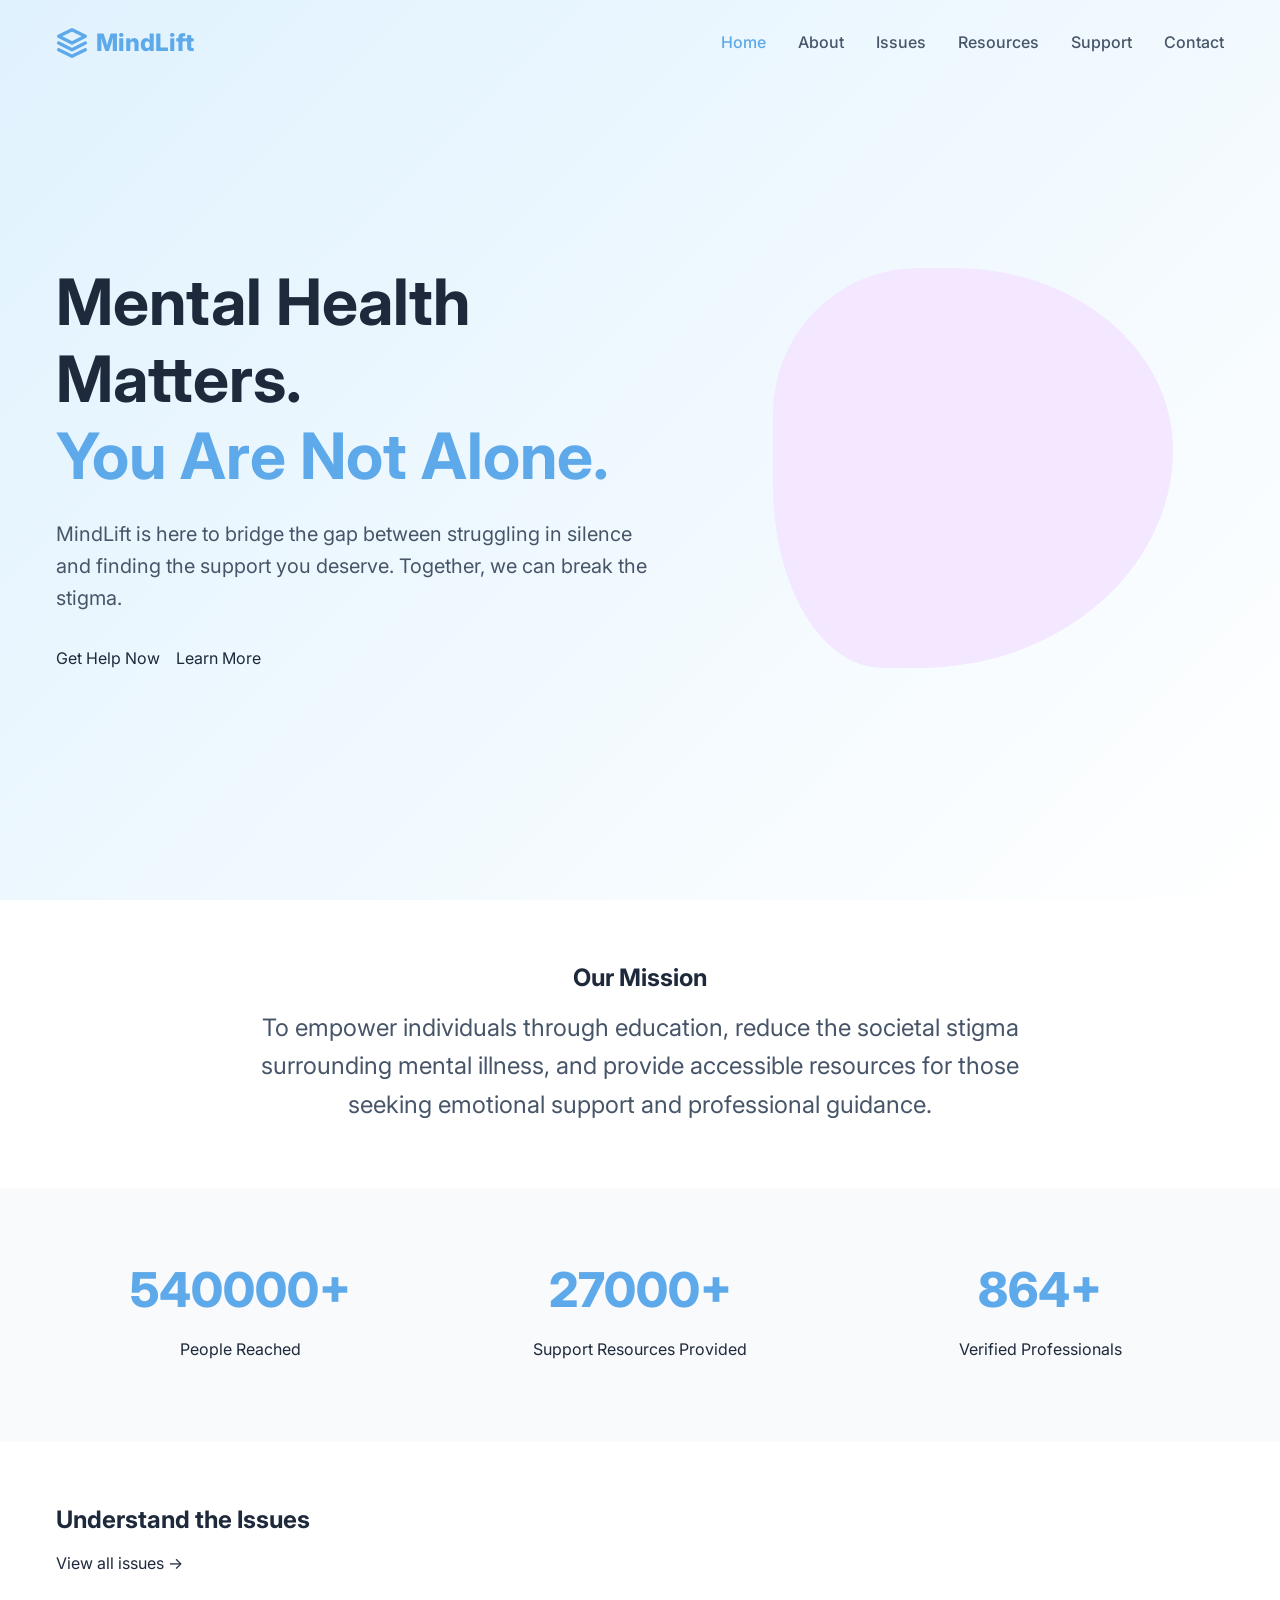
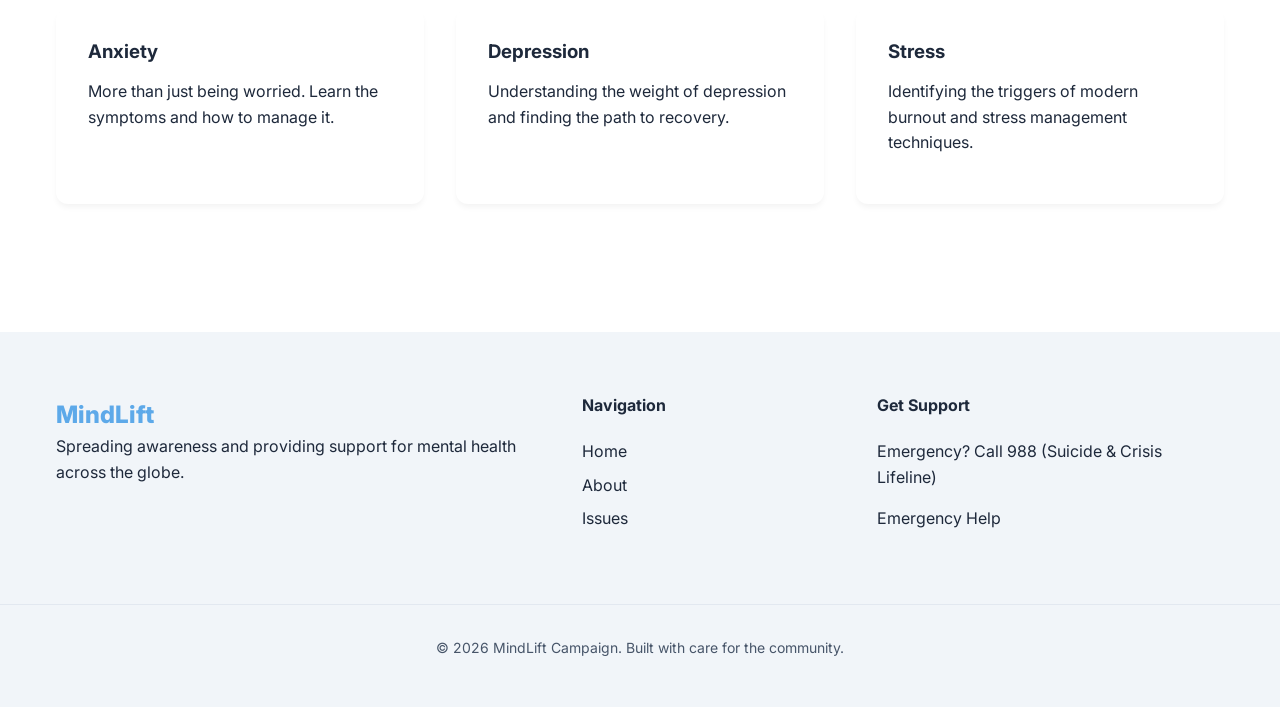
==== index.html @ 71169a30 "Add files via upload" ====
<!DOCTYPE html>
<html lang="en">
<head>
    <meta charset="UTF-8">
    <meta name="viewport" content="width=device-width, initial-scale=1.0">
    <title>MindLift | You Are Not Alone - Mental Health Awareness</title>
    <meta name="description" content="MindLift is a public awareness campaign dedicated to mental health support, reducing stigma, and providing resources for emotional well-being.">
    
    <!-- Google Fonts -->
    <link rel="preconnect" href="https://fonts.googleapis.com">
    <link rel="preconnect" href="https://fonts.gstatic.com" crossorigin>
    <link href="https://fonts.googleapis.com/css2?family=Inter:wght@400;500;600;700;800&display=swap" rel="stylesheet">
    
    <!-- CSS -->
    <link rel="stylesheet" href="css/style.css">
</head>
<body>
    <div class="nav-indicator"></div>

    <header class="header">
        <div class="container nav-container">
            <a href="index.html" class="logo">
                <svg width="32" height="32" viewBox="0 0 24 24" fill="none" stroke="currentColor" stroke-width="2.5" stroke-linecap="round" stroke-linejoin="round">
                    <path d="M12 2L2 7l10 5 10-5-10-5zM2 17l10 5 10-5M2 12l10 5 10-5"></path>
                </svg>
                MindLift
            </a>
            
            <nav>
                <ul class="nav-links">
                    <li><a href="index.html" class="active">Home</a></li>
                    <li><a href="about.html">About</a></li>
                    <li><a href="issues.html">Issues</a></li>
                    <li><a href="resources.html">Resources</a></li>
                    <li><a href="support.html">Support</a></li>
                    <li><a href="contact.html">Contact</a></li>
                </ul>
            </nav>

            <div class="burger">
                <div class="line1"></div>
                <div class="line2"></div>
                <div class="line3"></div>
            </div>
        </div>
    </header>

    <main>
        <!-- Hero Section -->
        <section class="hero section" id="home">
            <div class="container hero-grid">
                <div class="hero-content reveal">
                    <h1 class="animate-float">Mental Health Matters. <br><span class="text-primary">You Are Not Alone.</span></h1>
                    <p class="lead">MindLift is here to bridge the gap between struggling in silence and finding the support you deserve. Together, we can break the stigma.</p>
                    <div class="hero-btns">
                        <a href="support.html" class="btn btn-primary">Get Help Now</a>
                        <a href="about.html" class="btn btn-outline">Learn More</a>
                    </div>
                </div>
                <div class="hero-visual reveal">
                    <!-- Visual elements like the floating orbs are injected via JS -->
                    <div class="hero-blob"></div>
                </div>
            </div>
        </section>

        <!-- Mission Statement -->
        <section class="mission section reveal">
            <div class="container text-center">
                <h2 class="section-title">Our Mission</h2>
                <p class="mission-text">To empower individuals through education, reduce the societal stigma surrounding mental illness, and provide accessible resources for those seeking emotional support and professional guidance.</p>
            </div>
        </section>

        <!-- Stats Counter -->
        <section class="stats section bg-surface reveal">
            <div class="container stats-grid">
                <div class="stat-item">
                    <span class="stat-number" data-target="1000000">0</span>
                    <p>People Reached</p>
                </div>
                <div class="stat-item">
                    <span class="stat-number" data-target="50000">0</span>
                    <p>Support Resources Provided</p>
                </div>
                <div class="stat-item">
                    <span class="stat-number" data-target="1500">0</span>
                    <p>Verified Professionals</p>
                </div>
            </div>
        </section>

        <!-- Preview Section -->
        <section class="issues-preview section reveal">
            <div class="container">
                <div class="section-header">
                    <h2>Understand the Issues</h2>
                    <a href="issues.html" class="text-link">View all issues &rarr;</a>
                </div>
                <div class="preview-cards">
                    <div class="card">
                        <h3>Anxiety</h3>
                        <p>More than just being worried. Learn the symptoms and how to manage it.</p>
                    </div>
                    <div class="card">
                        <h3>Depression</h3>
                        <p>Understanding the weight of depression and finding the path to recovery.</p>
                    </div>
                    <div class="card">
                        <h3>Stress</h3>
                        <p>Identifying the triggers of modern burnout and stress management techniques.</p>
                    </div>
                </div>
            </div>
        </section>
    </main>

    <footer class="footer">
        <div class="container footer-grid">
            <div class="footer-brand">
                <a href="#" class="logo">MindLift</a>
                <p>Spreading awareness and providing support for mental health across the globe.</p>
            </div>
            <div class="footer-links">
                <h4>Navigation</h4>
                <ul>
                    <li><a href="index.html">Home</a></li>
                    <li><a href="about.html">About</a></li>
                    <li><a href="issues.html">Issues</a></li>
                </ul>
            </div>
            <div class="footer-help">
                <h4>Get Support</h4>
                <p>Emergency? Call 988 (Suicide & Crisis Lifeline)</p>
                <a href="support.html" class="btn btn-primary">Emergency Help</a>
            </div>
        </div>
        <div class="footer-bottom text-center">
            <p>&copy; 2026 MindLift Campaign. Built with care for the community.</p>
        </div>
    </footer>

    <!-- Scripts -->
    <script src="js/main.js"></script>
    <script src="js/animations.js"></script>
</body>
</html>
---- css/style.css ----
/* 
  MindLift - CSS Design System
  Theme: Light Mode Pastels
  Accessibility: WCAG AA compliant contrast
*/

:root {
  /* Color Palette */
  --primary: #5da9e9;
  /* Soft Blue */
  --primary-light: #e0f2fe;
  /* Very Light Blue */
  --secondary: #9061f9;
  /* Lavender-Purple */
  --secondary-light: #f3e8ff;
  /* Light Lavender */
  --accent: #22c55e;
  /* Soft Green */
  --accent-light: #dcfce7;
  /* Very Light Green */
  --background: #ffffff;
  /* White */
  --surface: #f8fafc;
  /* Off-White Surface */
  --text-main: #1e293b;
  /* Slate 800 */
  --text-muted: #475569;
  /* Slate 600 */
  --error: #ef4444;
  /* Red */
  --success: #10b981;
  /* Emerald */

  /* Typography */
  --font-family: 'Inter', system-ui, -apple-system, sans-serif;
  --font-size-base: 1rem;
  --line-height: 1.6;

  /* Spacing */
  --spacing-sm: 0.5rem;
  --spacing-md: 1rem;
  --spacing-lg: 2rem;
  --spacing-xl: 4rem;

  /* Effects */
  --shadow-sm: 0 1px 3px rgba(0, 0, 0, 0.1);
  --shadow-md: 0 4px 6px -1px rgba(0, 0, 0, 0.05);
  --shadow-lg: 0 10px 15px -3px rgba(0, 0, 0, 0.05);
  --radius-md: 12px;
  --radius-lg: 24px;
  --transition: all 0.3s cubic-bezier(0.4, 0, 0.2, 1);
}

/* Base Styles */
* {
  margin: 0;
  padding: 0;
  box-sizing: border-box;
}

html {
  scroll-behavior: smooth;
}

body {
  font-family: var(--font-family);
  font-size: var(--font-size-base);
  line-height: var(--line-height);
  color: var(--text-main);
  background-color: var(--background);
  overflow-x: hidden;
}

h1,
h2,
h3,
h4 {
  line-height: 1.2;
  margin-bottom: var(--spacing-md);
  font-weight: 700;
}

p {
  margin-bottom: var(--spacing-md);
}

a {
  text-decoration: none;
  color: inherit;
  transition: var(--transition);
}

button,
.cta-button {
  cursor: pointer;
  border: none;
  outline: none;
  padding: 0.75rem 1.5rem;
  border-radius: var(--radius-md);
  font-weight: 600;
  transition: var(--transition);
}

/* Layout Utilities */
.container {
  max-width: 1200px;
  margin: 0 auto;
  padding: 0 var(--spacing-md);
}

.section {
  padding: var(--spacing-xl) 0;
}

/* Anti-Gravity Animations */
@keyframes float {

  0%,
  100% {
    transform: translateY(0);
  }

  50% {
    transform: translateY(-20px);
  }
}

@keyframes orb-float {
  0% {
    transform: translate(0, 0) scale(1);
  }

  33% {
    transform: translate(30px, -50px) scale(1.1);
  }

  66% {
    transform: translate(-20px, 20px) scale(0.9);
  }

  100% {
    transform: translate(0, 0) scale(1);
  }
}

.animate-float {
  animation: float 6s ease-in-out infinite;
}

.reveal {
  opacity: 0;
  transform: translateY(30px);
  transition: opacity 0.8s ease-out, transform 0.8s ease-out;
}

.reveal.active {
  opacity: 1;
  transform: translateY(0);
}

/* Accessibility */
@media (prefers-reduced-motion: reduce) {
  * {
    animation: none !important;
    transition: none !important;
  }
}

.sr-only {
  position: absolute;
  width: 1px;
  height: 1px;
  padding: 0;
  margin: -1px;
  overflow: hidden;
  clip: rect(0, 0, 0, 0);
  border: 0;
}

/* About Page Specifics */
.grid-2 {
  display: grid;
  grid-template-columns: 1fr 1fr;
  gap: var(--spacing-xl);
  align-items: center;
}

.info-box {
  padding: var(--spacing-lg);
  border-radius: var(--radius-md);
  border-left: 5px solid var(--primary);
}

.bg-primary-light {
  background: var(--primary-light);
}

.myths-grid {
  display: grid;
  grid-template-columns: 1fr 1fr;
  gap: var(--spacing-lg);
  margin-top: 2rem;
}

.myth-card {
  background: white;
  padding: var(--spacing-lg);
  border-radius: var(--radius-md);
  box-shadow: var(--shadow-sm);
}

.myth {
  color: var(--error);
  margin-bottom: 0.5rem;
}

.fact {
  color: var(--success);
}

.styled-list {
  list-style: none;
  margin-top: 1rem;
}

.styled-list li {
  margin-bottom: 0.75rem;
  padding-left: 1.5rem;
  position: relative;
}

.styled-list li::before {
  content: '✓';
  position: absolute;
  left: 0;
  color: var(--primary);
  font-weight: bold;
}

/* Issues Page Specifics */
.issues-grid {
  display: grid;
  grid-template-columns: repeat(auto-fit, minmax(300px, 1fr));
  gap: var(--spacing-lg);
}

.issue-card {
  background: white;
  padding: var(--spacing-lg);
  border-radius: var(--radius-md);
  box-shadow: var(--shadow-md);
  text-align: center;
  cursor: pointer;
  transition: var(--transition);
}

.issue-card:hover {
  transform: translateY(-5px);
  background: var(--primary-light);
}

.issue-icon {
  font-size: 3rem;
  margin-bottom: 1rem;
}

.btn-text {
  background: none;
  border: none;
  color: var(--primary);
  font-weight: 600;
  margin-top: 1rem;
  padding: 0;
}

/* Modal Styles */
.modal {
  display: none;
  position: fixed;
  z-index: 2000;
  left: 0;
  top: 0;
  width: 100%;
  height: 100%;
  background-color: rgba(0, 0, 0, 0.5);
  backdrop-filter: blur(5px);
}

.modal-content {
  background-color: white;
  margin: 5% auto;
  padding: 2rem;
  border-radius: var(--radius-lg);
  width: 90%;
  max-width: 600px;
  position: relative;
  animation: slide-up 0.4s ease-out;
}

@keyframes slide-up {
  from {
    transform: translateY(50px);
    opacity: 0;
  }

  to {
    transform: translateY(0);
    opacity: 1;
  }
}

.close {
  position: absolute;
  right: 1.5rem;
  top: 1rem;
  font-size: 2rem;
  cursor: pointer;
}

.modal-section {
  margin-bottom: 1.5rem;
}

.modal-section h4 {
  color: var(--primary);
  margin-bottom: 0.25rem;
}

/* Resources Page: Breathing Exercise */
.breathing-container {
  display: flex;
  flex-direction: column;
  align-items: center;
  justify-content: center;
  padding: var(--spacing-xl) 0;
}

.circle-wrap {
  position: relative;
  width: 250px;
  height: 250px;
  display: flex;
  align-items: center;
  justify-content: center;
}

.circle-outline {
  position: absolute;
  width: 100%;
  height: 100%;
  border: 5px solid var(--primary-light);
  border-radius: 50%;
}

.breathing-circle {
  width: 100px;
  height: 100px;
  background: var(--primary);
  border-radius: 50%;
  display: flex;
  align-items: center;
  justify-content: center;
  color: white;
  font-weight: bold;
  animation: breathe 8s infinite ease-in-out;
}

@keyframes breathe {

  0%,
  100% {
    transform: scale(1);
  }

  50% {
    transform: scale(2.2);
  }
}

#breathing-text {
  position: relative;
  z-index: 10;
}

/* Checklist Styling */
.checklist {
  list-style: none;
  background: white;
  padding: var(--spacing-lg);
  border-radius: var(--radius-md);
  box-shadow: var(--shadow-sm);
}

.checklist li {
  padding: 0.5rem 0;
  border-bottom: 1px solid #f1f5f9;
  display: flex;
  align-items: center;
  gap: 10px;
}

.checklist input[type="checkbox"] {
  width: 18px;
  height: 18px;
  cursor: pointer;
}

/* Support Page: Helplines */
.helpline-card {
  background: var(--surface);
  padding: var(--spacing-lg);
  border-radius: var(--radius-md);
  margin-bottom: var(--spacing-md);
  border-left: 5px solid var(--secondary);
}

.helpline-card h3 {
  color: var(--secondary);
}

/* FAQ Accordion */
.faq-item {
  border-bottom: 1px solid #e2e8f0;
  padding: 1rem 0;
}

.faq-question {
  width: 100%;
  text-align: left;
  background: none;
  padding: 0;
  display: flex;
  justify-content: space-between;
  align-items: center;
  font-size: 1.1rem;
  color: var(--text-main);
}

.faq-answer {
  max-height: 0;
  overflow: hidden;
  transition: max-height 0.3s ease-out;
  color: var(--text-muted);
}

.faq-item.active .faq-answer {
  max-height: 200px;
  padding-top: 10px;
}

.faq-item.active .faq-question svg {
  transform: rotate(180deg);
}

/* Form Styles */
.contact-form {
  background: white;
  padding: var(--spacing-lg);
  border-radius: var(--radius-md);
  box-shadow: var(--shadow-md);
}

.form-group {
  margin-bottom: 1.5rem;
}

.form-group label {
  display: block;
  margin-bottom: 0.5rem;
  font-weight: 500;
}

.form-group input,
.form-group textarea {
  width: 100%;
  padding: 0.75rem;
  border: 1px solid #cbd5e1;
  border-radius: var(--radius-md);
  font-family: inherit;
}

.form-group input:focus,
.form-group textarea:focus {
  outline: none;
  border-color: var(--primary);
  box-shadow: 0 0 0 3px var(--primary-light);
}

@media screen and (max-width: 768px) {

  .grid-2,
  .myths-grid {
    grid-template-columns: 1fr;
  }
}

/* Header & Navigation */
.header {
  position: absolute;
  top: 0;
  left: 0;
  width: 100%;
  padding: 1.5rem 0;
  z-index: 1000;
  transition: var(--transition);
}

.header.sticky {
  position: fixed;
  background: rgba(255, 255, 255, 0.9);
  backdrop-filter: blur(10px);
  padding: 1rem 0;
  box-shadow: var(--shadow-sm);
}

.nav-container {
  display: flex;
  justify-content: space-between;
  align-items: center;
}

.logo {
  font-size: 1.5rem;
  font-weight: 800;
  color: var(--primary);
  display: flex;
  align-items: center;
  gap: 8px;
}

.nav-links {
  display: flex;
  gap: 2rem;
  list-style: none;
}

.nav-links a {
  font-weight: 500;
  color: var(--text-muted);
  position: relative;
}

.nav-links a:hover,
.nav-links a.active {
  color: var(--primary);
}

.nav-indicator {
  position: fixed;
  top: 0;
  left: 0;
  height: 4px;
  background: var(--primary);
  width: 0%;
  z-index: 1001;
  transition: width 0.1s ease;
}

/* Burger Menu */
.burger {
  display: none;
  cursor: pointer;
}

.burger div {
  width: 25px;
  height: 3px;
  background-color: var(--text-main);
  margin: 5px;
  transition: all 0.3s ease;
}

/* Hero Section */
.hero {
  min-height: 100vh;
  display: flex;
  align-items: center;
  position: relative;
  overflow: hidden;
  padding-top: 100px;
  background: linear-gradient(135deg, var(--primary-light) 0%, #ffffff 100%);
}

.hero-grid {
  display: grid;
  grid-template-columns: 1.2fr 1fr;
  align-items: center;
  gap: var(--spacing-xl);
}

.hero h1 {
  font-size: clamp(2.5rem, 5vw, 4rem);
  margin-bottom: 1.5rem;
  color: var(--text-main);
}

.text-primary {
  color: var(--primary);
}

.lead {
  font-size: 1.25rem;
  color: var(--text-muted);
  margin-bottom: 2rem;
  max-width: 600px;
}

.hero-btns {
  display: flex;
  gap: 1rem;
}

.hero-visual {
  position: relative;
  height: 500px;
}

.hero-blob {
  position: absolute;
  top: 50%;
  left: 50%;
  transform: translate(-50%, -50%);
  width: 400px;
  height: 400px;
  background: var(--secondary-light);
  border-radius: 40% 60% 70% 30% / 40% 50% 60% 50%;
  animation: blob-morph 10s infinite;
  z-index: -1;
}

@keyframes blob-morph {

  0%,
  100% {
    border-radius: 40% 60% 70% 30% / 40% 50% 60% 50%;
  }

  33% {
    border-radius: 70% 30% 50% 50% / 30% 30% 70% 70%;
  }

  66% {
    border-radius: 30% 60% 70% 40% / 50% 60% 30% 60%;
  }
}

/* Floating Orbs Style */
.floating-orb {
  position: absolute;
  width: 250px;
  height: 250px;
  border-radius: 50%;
  filter: blur(80px);
  z-index: -1;
  opacity: 0.6;
  animation: orb-float 15s infinite ease-in-out;
}

/* Mission Section */
.text-center {
  text-align: center;
}

.mission-text {
  font-size: 1.5rem;
  max-width: 800px;
  margin: 0 auto;
  color: var(--text-muted);
}

/* Stats Counter */
.bg-surface {
  background: var(--surface);
}

.stats-grid {
  display: grid;
  grid-template-columns: repeat(3, 1fr);
  gap: var(--spacing-lg);
  text-align: center;
}

.stat-number {
  display: block;
  font-size: 3rem;
  font-weight: 800;
  color: var(--primary);
  margin-bottom: 0.5rem;
}

.stat-number::after {
  content: '+';
}

/* Preview Cards */
.preview-cards {
  display: grid;
  grid-template-columns: repeat(auto-fit, minmax(300px, 1fr));
  gap: var(--spacing-lg);
  margin-top: 2rem;
}

.card {
  background: white;
  padding: var(--spacing-lg);
  border-radius: var(--radius-md);
  box-shadow: var(--shadow-md);
  transition: var(--transition);
}

.card:hover {
  transform: translateY(-10px);
  box-shadow: var(--shadow-lg);
}

/* Footer */
.footer {
  background: #f1f5f9;
  padding: var(--spacing-xl) 0 2rem;
  margin-top: var(--spacing-xl);
}

.footer-grid {
  display: grid;
  grid-template-columns: 2fr 1fr 1.5fr;
  gap: var(--spacing-xl);
}

.footer h4 {
  margin-bottom: 1.5rem;
}

.footer ul {
  list-style: none;
}

.footer ul li {
  margin-bottom: 0.5rem;
}

.footer-bottom {
  margin-top: var(--spacing-xl);
  padding-top: 2rem;
  border-top: 1px solid #e2e8f0;
  font-size: 0.875rem;
  color: var(--text-muted);
}

/* Responsiveness */
@media screen and (max-width: 768px) {
  .nav-links {
    position: fixed;
    right: 0px;
    height: 92vh;
    top: 8vh;
    background-color: var(--background);
    display: flex;
    flex-direction: column;
    align-items: center;
    width: 100%;
    transform: translateX(100%);
    transition: transform 0.5s ease-in;
    z-index: 1000;
    padding-top: 2rem;
  }

  .nav-active {
    transform: translateX(0%);
  }

  .burger {
    display: block;
  }

  .hero-grid {
    grid-template-columns: 1fr;
    text-align: center;
  }

  .hero-btns {
    justify-content: center;
  }

  .stats-grid {
    grid-template-columns: 1fr;
  }

  .footer-grid {
    grid-template-columns: 1fr;
    gap: var(--spacing-lg);
  }
}
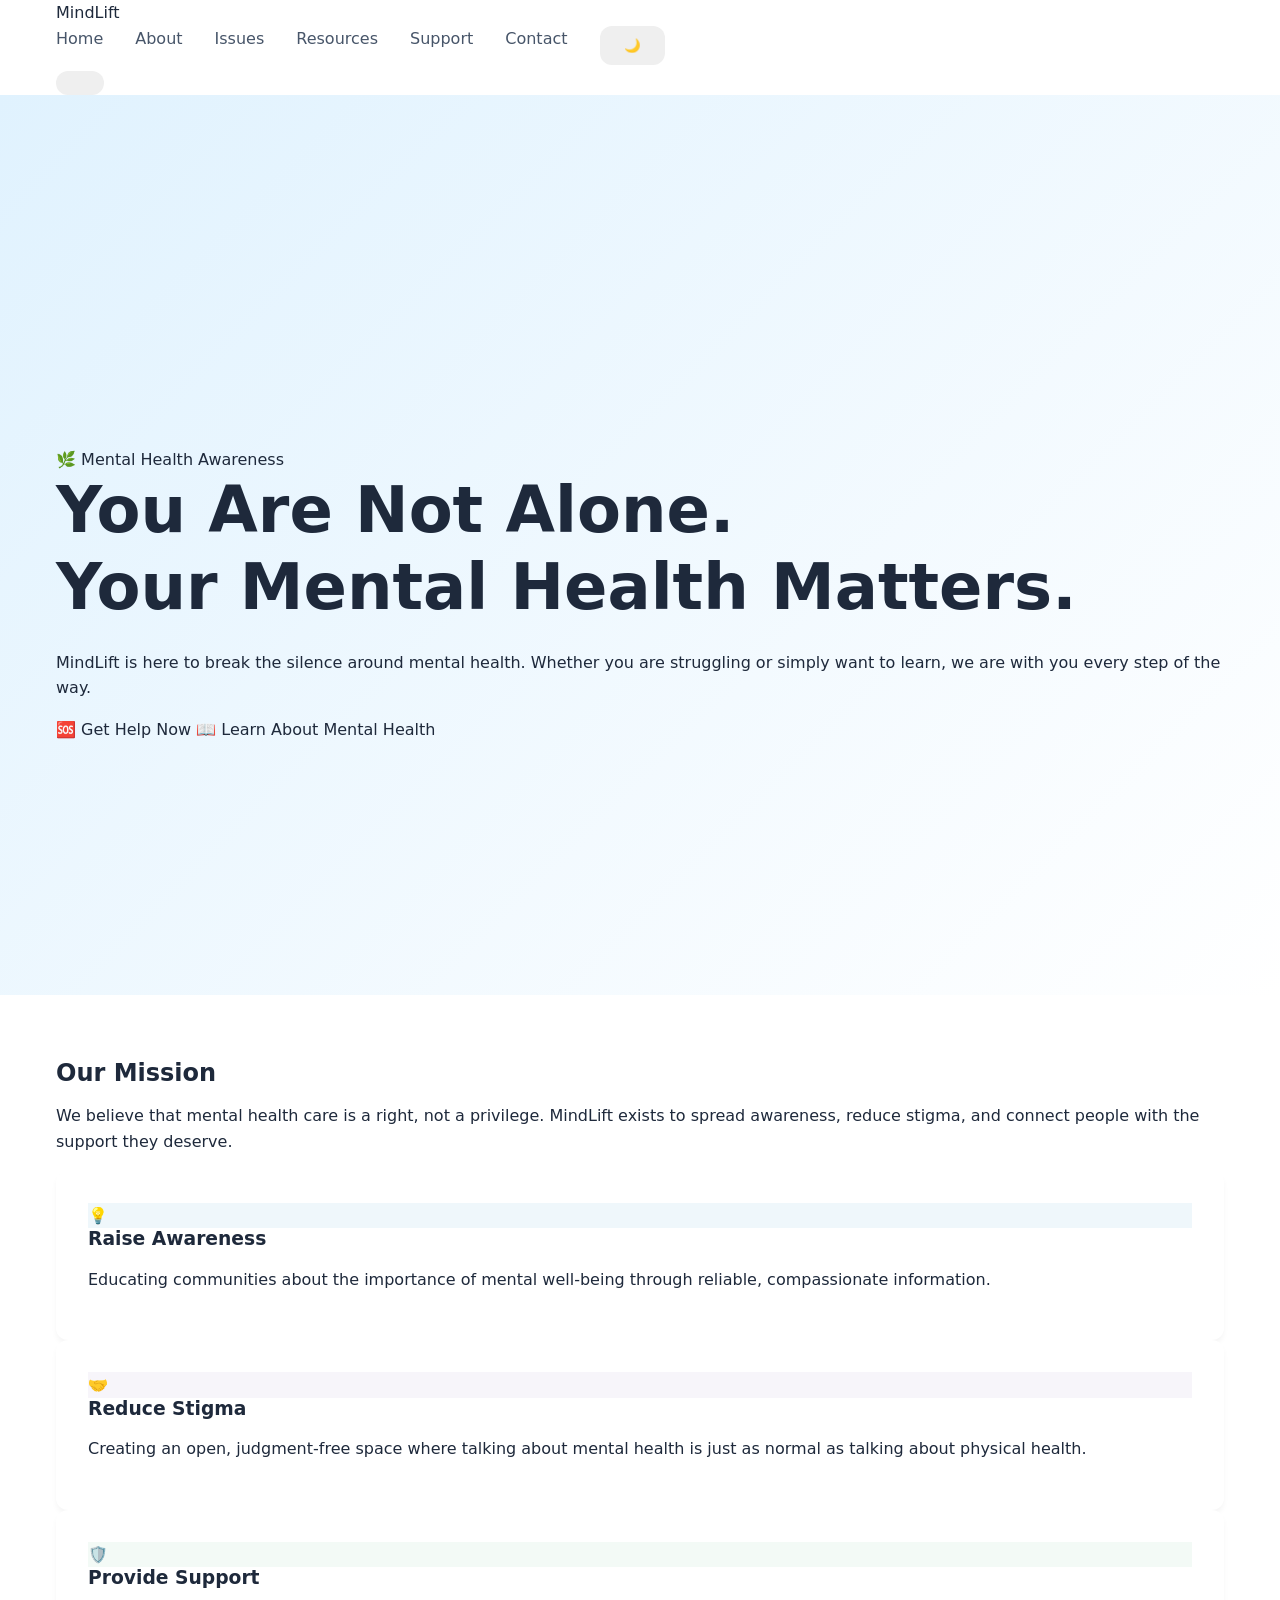
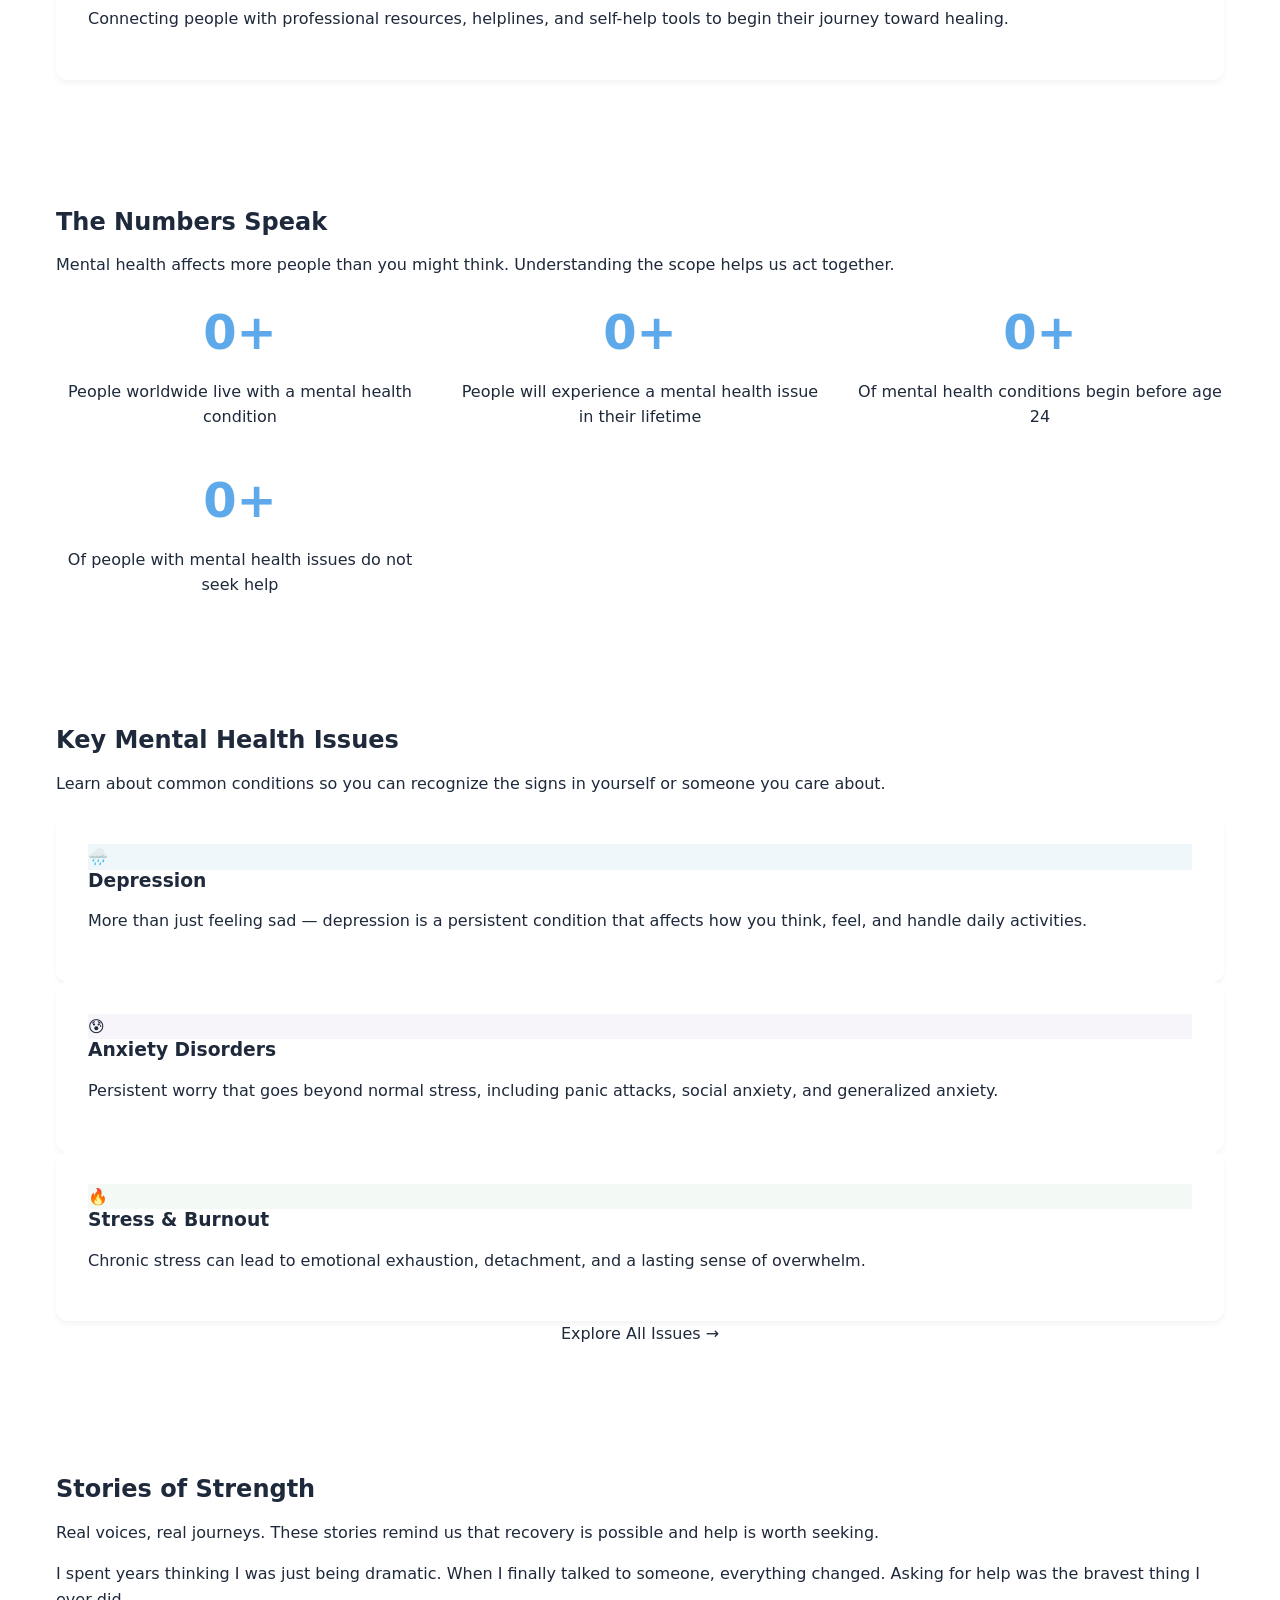
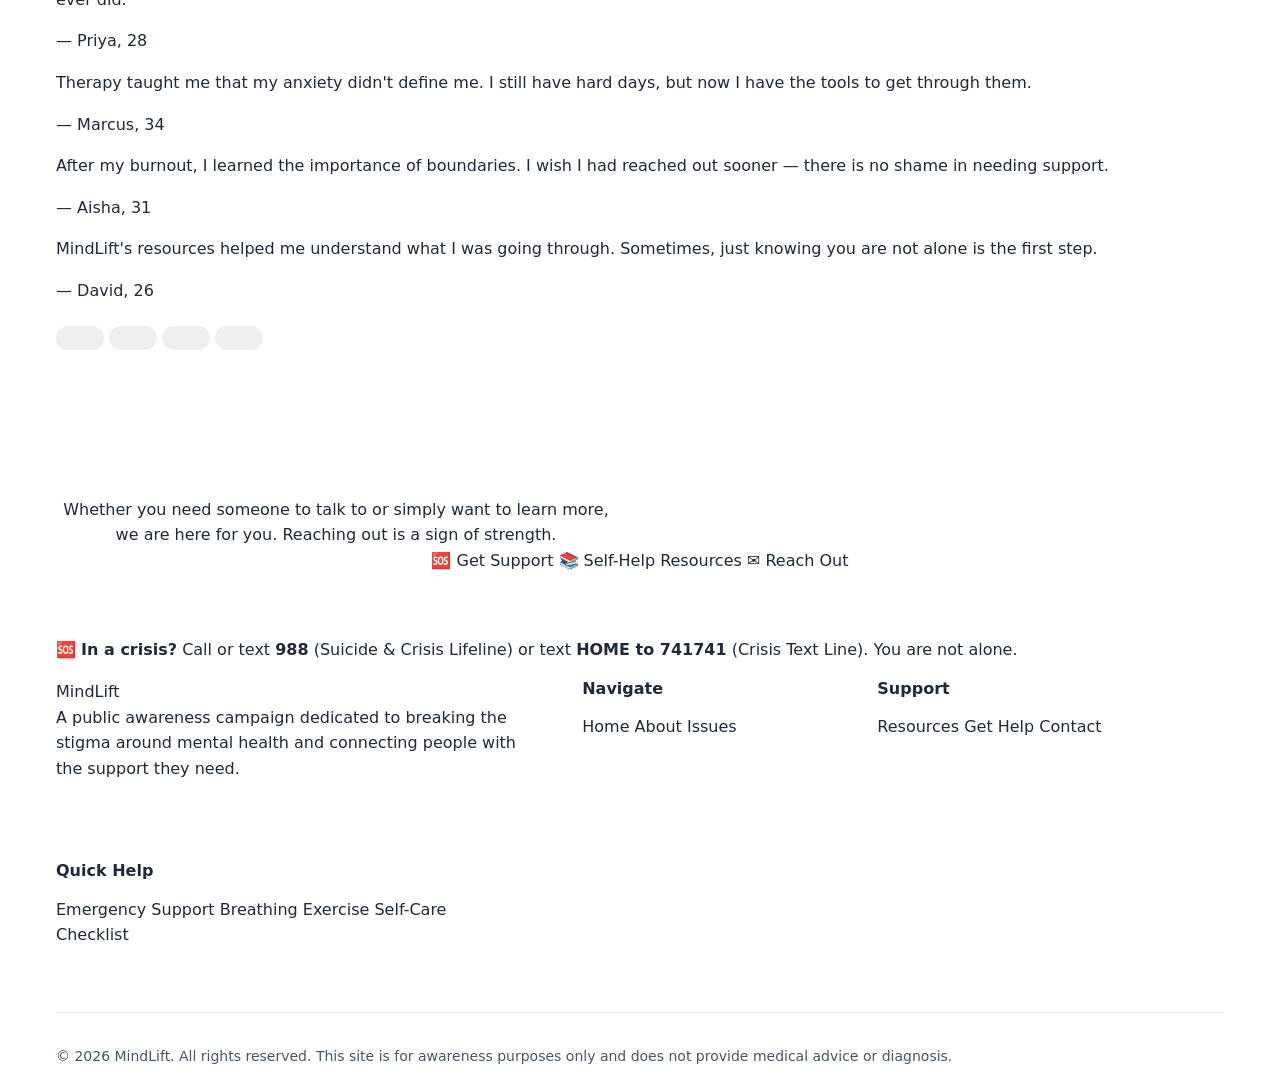
==== commit e9e2d99a: "Add files via upload added floating voiceflow ai integration" ====
--- a/index.html
+++ b/index.html
@@ -1,147 +1,262 @@
 <!DOCTYPE html>
 <html lang="en">
+
 <head>
-    <meta charset="UTF-8">
-    <meta name="viewport" content="width=device-width, initial-scale=1.0">
-    <title>MindLift | You Are Not Alone - Mental Health Awareness</title>
-    <meta name="description" content="MindLift is a public awareness campaign dedicated to mental health support, reducing stigma, and providing resources for emotional well-being.">
-    
-    <!-- Google Fonts -->
-    <link rel="preconnect" href="https://fonts.googleapis.com">
-    <link rel="preconnect" href="https://fonts.gstatic.com" crossorigin>
-    <link href="https://fonts.googleapis.com/css2?family=Inter:wght@400;500;600;700;800&display=swap" rel="stylesheet">
-    
-    <!-- CSS -->
-    <link rel="stylesheet" href="css/style.css">
+  <meta charset="UTF-8">
+  <meta name="viewport" content="width=device-width, initial-scale=1.0">
+  <meta name="description"
+    content="MindLift – A public awareness campaign to spread mental health awareness, reduce stigma, and guide people to professional support. You are not alone.">
+  <title>MindLift – You Are Not Alone</title>
+  <link rel="stylesheet" href="css/style.css">
 </head>
+
 <body>
-    <div class="nav-indicator"></div>
-
-    <header class="header">
-        <div class="container nav-container">
-            <a href="index.html" class="logo">
-                <svg width="32" height="32" viewBox="0 0 24 24" fill="none" stroke="currentColor" stroke-width="2.5" stroke-linecap="round" stroke-linejoin="round">
-                    <path d="M12 2L2 7l10 5 10-5-10-5zM2 17l10 5 10-5M2 12l10 5 10-5"></path>
-                </svg>
-                MindLift
-            </a>
-            
-            <nav>
-                <ul class="nav-links">
-                    <li><a href="index.html" class="active">Home</a></li>
-                    <li><a href="about.html">About</a></li>
-                    <li><a href="issues.html">Issues</a></li>
-                    <li><a href="resources.html">Resources</a></li>
-                    <li><a href="support.html">Support</a></li>
-                    <li><a href="contact.html">Contact</a></li>
-                </ul>
-            </nav>
-
-            <div class="burger">
-                <div class="line1"></div>
-                <div class="line2"></div>
-                <div class="line3"></div>
-            </div>
-        </div>
-    </header>
-
-    <main>
-        <!-- Hero Section -->
-        <section class="hero section" id="home">
-            <div class="container hero-grid">
-                <div class="hero-content reveal">
-                    <h1 class="animate-float">Mental Health Matters. <br><span class="text-primary">You Are Not Alone.</span></h1>
-                    <p class="lead">MindLift is here to bridge the gap between struggling in silence and finding the support you deserve. Together, we can break the stigma.</p>
-                    <div class="hero-btns">
-                        <a href="support.html" class="btn btn-primary">Get Help Now</a>
-                        <a href="about.html" class="btn btn-outline">Learn More</a>
-                    </div>
-                </div>
-                <div class="hero-visual reveal">
-                    <!-- Visual elements like the floating orbs are injected via JS -->
-                    <div class="hero-blob"></div>
-                </div>
-            </div>
-        </section>
-
-        <!-- Mission Statement -->
-        <section class="mission section reveal">
-            <div class="container text-center">
-                <h2 class="section-title">Our Mission</h2>
-                <p class="mission-text">To empower individuals through education, reduce the societal stigma surrounding mental illness, and provide accessible resources for those seeking emotional support and professional guidance.</p>
-            </div>
-        </section>
-
-        <!-- Stats Counter -->
-        <section class="stats section bg-surface reveal">
-            <div class="container stats-grid">
-                <div class="stat-item">
-                    <span class="stat-number" data-target="1000000">0</span>
-                    <p>People Reached</p>
-                </div>
-                <div class="stat-item">
-                    <span class="stat-number" data-target="50000">0</span>
-                    <p>Support Resources Provided</p>
-                </div>
-                <div class="stat-item">
-                    <span class="stat-number" data-target="1500">0</span>
-                    <p>Verified Professionals</p>
-                </div>
-            </div>
-        </section>
-
-        <!-- Preview Section -->
-        <section class="issues-preview section reveal">
-            <div class="container">
-                <div class="section-header">
-                    <h2>Understand the Issues</h2>
-                    <a href="issues.html" class="text-link">View all issues &rarr;</a>
-                </div>
-                <div class="preview-cards">
-                    <div class="card">
-                        <h3>Anxiety</h3>
-                        <p>More than just being worried. Learn the symptoms and how to manage it.</p>
-                    </div>
-                    <div class="card">
-                        <h3>Depression</h3>
-                        <p>Understanding the weight of depression and finding the path to recovery.</p>
-                    </div>
-                    <div class="card">
-                        <h3>Stress</h3>
-                        <p>Identifying the triggers of modern burnout and stress management techniques.</p>
-                    </div>
-                </div>
-            </div>
-        </section>
-    </main>
-
-    <footer class="footer">
-        <div class="container footer-grid">
-            <div class="footer-brand">
-                <a href="#" class="logo">MindLift</a>
-                <p>Spreading awareness and providing support for mental health across the globe.</p>
-            </div>
-            <div class="footer-links">
-                <h4>Navigation</h4>
-                <ul>
-                    <li><a href="index.html">Home</a></li>
-                    <li><a href="about.html">About</a></li>
-                    <li><a href="issues.html">Issues</a></li>
-                </ul>
-            </div>
-            <div class="footer-help">
-                <h4>Get Support</h4>
-                <p>Emergency? Call 988 (Suicide & Crisis Lifeline)</p>
-                <a href="support.html" class="btn btn-primary">Emergency Help</a>
-            </div>
-        </div>
-        <div class="footer-bottom text-center">
-            <p>&copy; 2026 MindLift Campaign. Built with care for the community.</p>
-        </div>
-    </footer>
-
-    <!-- Scripts -->
-    <script src="js/main.js"></script>
-    <script src="js/animations.js"></script>
+
+  <!-- Scroll Progress -->
+  <div class="scroll-progress" aria-hidden="true"></div>
+
+  <!-- ==================== NAVIGATION ==================== -->
+  <nav class="navbar" role="navigation" aria-label="Main navigation">
+    <div class="container">
+      <a href="index.html" class="nav-logo" aria-label="MindLift Home">Mind<span>Lift</span></a>
+
+      <div class="nav-links" id="nav-links">
+        <a href="index.html">Home</a>
+        <a href="about.html">About</a>
+        <a href="issues.html">Issues</a>
+        <a href="resources.html">Resources</a>
+        <a href="support.html">Support</a>
+        <a href="contact.html">Contact</a>
+        <button class="theme-toggle" id="theme-toggle" aria-label="Toggle dark mode">🌙</button>
+      </div>
+
+      <button class="nav-burger" id="nav-burger" aria-label="Open menu" aria-expanded="false">
+        <span></span><span></span><span></span>
+      </button>
+    </div>
+  </nav>
+
+  <!-- ==================== HERO ==================== -->
+  <section class="hero" id="hero">
+    <div class="hero-bg"></div>
+    <div class="hero-orbs" aria-hidden="true"></div>
+
+    <div class="hero-content container">
+      <span class="hero-badge reveal">🌿 Mental Health Awareness</span>
+      <h1 class="reveal">You Are Not Alone.<br>Your Mental Health Matters.</h1>
+      <p class="reveal">MindLift is here to break the silence around mental health. Whether you are struggling or simply
+        want to learn, we are with you every step of the way.</p>
+      <div class="hero-buttons reveal">
+        <a href="support.html" class="btn btn-primary">🆘 Get Help Now</a>
+        <a href="about.html" class="btn btn-secondary">📖 Learn About Mental Health</a>
+      </div>
+    </div>
+  </section>
+
+  <!-- ==================== MISSION ==================== -->
+  <section class="section" id="mission">
+    <div class="container">
+      <div class="section-header reveal">
+        <h2>Our Mission</h2>
+        <p>We believe that mental health care is a right, not a privilege. MindLift exists to spread awareness, reduce
+          stigma, and connect people with the support they deserve.</p>
+      </div>
+
+      <div class="card-grid stagger-children reveal">
+        <div class="card reveal">
+          <div class="card-icon" style="background:rgba(126,184,218,.12);">💡</div>
+          <h3>Raise Awareness</h3>
+          <p>Educating communities about the importance of mental well-being through reliable, compassionate
+            information.</p>
+        </div>
+        <div class="card reveal">
+          <div class="card-icon" style="background:rgba(184,169,212,.12);">🤝</div>
+          <h3>Reduce Stigma</h3>
+          <p>Creating an open, judgment-free space where talking about mental health is just as normal as talking about
+            physical health.</p>
+        </div>
+        <div class="card reveal">
+          <div class="card-icon" style="background:rgba(157,213,176,.12);">🛡️</div>
+          <h3>Provide Support</h3>
+          <p>Connecting people with professional resources, helplines, and self-help tools to begin their journey toward
+            healing.</p>
+        </div>
+      </div>
+    </div>
+  </section>
+
+  <!-- ==================== STATISTICS ==================== -->
+  <section class="section" style="background:var(--clr-surface);" id="stats">
+    <div class="container">
+      <div class="section-header reveal">
+        <h2>The Numbers Speak</h2>
+        <p>Mental health affects more people than you might think. Understanding the scope helps us act together.</p>
+      </div>
+
+      <div class="stats-grid reveal">
+        <div class="stat-item">
+          <div class="stat-number" data-count="970" data-suffix="M">0</div>
+          <div class="stat-label">People worldwide live with a mental health condition</div>
+        </div>
+        <div class="stat-item">
+          <div class="stat-number" data-count="1" data-suffix=" in 4">0</div>
+          <div class="stat-label">People will experience a mental health issue in their lifetime</div>
+        </div>
+        <div class="stat-item">
+          <div class="stat-number" data-count="75" data-suffix="%">0</div>
+          <div class="stat-label">Of mental health conditions begin before age 24</div>
+        </div>
+        <div class="stat-item">
+          <div class="stat-number" data-count="60" data-suffix="%">0</div>
+          <div class="stat-label">Of people with mental health issues do not seek help</div>
+        </div>
+      </div>
+    </div>
+  </section>
+
+  <!-- ==================== ISSUES PREVIEW ==================== -->
+  <section class="section" id="issues-preview">
+    <div class="container">
+      <div class="section-header reveal">
+        <h2>Key Mental Health Issues</h2>
+        <p>Learn about common conditions so you can recognize the signs in yourself or someone you care about.</p>
+      </div>
+
+      <div class="card-grid stagger-children reveal">
+        <div class="card reveal">
+          <div class="card-icon" style="background:rgba(126,184,218,.12);">🌧️</div>
+          <h3>Depression</h3>
+          <p>More than just feeling sad — depression is a persistent condition that affects how you think, feel, and
+            handle daily activities.</p>
+        </div>
+        <div class="card reveal">
+          <div class="card-icon" style="background:rgba(184,169,212,.12);">😰</div>
+          <h3>Anxiety Disorders</h3>
+          <p>Persistent worry that goes beyond normal stress, including panic attacks, social anxiety, and generalized
+            anxiety.</p>
+        </div>
+        <div class="card reveal">
+          <div class="card-icon" style="background:rgba(157,213,176,.12);">🔥</div>
+          <h3>Stress &amp; Burnout</h3>
+          <p>Chronic stress can lead to emotional exhaustion, detachment, and a lasting sense of overwhelm.</p>
+        </div>
+      </div>
+
+      <div style="text-align:center;margin-top:var(--sp-2xl);" class="reveal">
+        <a href="issues.html" class="btn btn-secondary">Explore All Issues →</a>
+      </div>
+    </div>
+  </section>
+
+  <!-- ==================== TESTIMONIALS ==================== -->
+  <section class="section" style="background:var(--clr-surface);" id="testimonials">
+    <div class="container">
+      <div class="section-header reveal">
+        <h2>Stories of Strength</h2>
+        <p>Real voices, real journeys. These stories remind us that recovery is possible and help is worth seeking.</p>
+      </div>
+
+      <div class="testimonials-wrapper reveal">
+        <div class="testimonial-track">
+          <div class="testimonial-item">
+            <p class="testimonial-text">I spent years thinking I was just being dramatic. When I finally talked to
+              someone, everything changed. Asking for help was the bravest thing I ever did.</p>
+            <p class="testimonial-author">— Priya, 28</p>
+          </div>
+          <div class="testimonial-item">
+            <p class="testimonial-text">Therapy taught me that my anxiety didn't define me. I still have hard days, but
+              now I have the tools to get through them.</p>
+            <p class="testimonial-author">— Marcus, 34</p>
+          </div>
+          <div class="testimonial-item">
+            <p class="testimonial-text">After my burnout, I learned the importance of boundaries. I wish I had reached
+              out sooner — there is no shame in needing support.</p>
+            <p class="testimonial-author">— Aisha, 31</p>
+          </div>
+          <div class="testimonial-item">
+            <p class="testimonial-text">MindLift's resources helped me understand what I was going through. Sometimes,
+              just knowing you are not alone is the first step.</p>
+            <p class="testimonial-author">— David, 26</p>
+          </div>
+        </div>
+
+        <div class="testimonial-dots">
+          <button class="testimonial-dot active" aria-label="Slide 1"></button>
+          <button class="testimonial-dot" aria-label="Slide 2"></button>
+          <button class="testimonial-dot" aria-label="Slide 3"></button>
+          <button class="testimonial-dot" aria-label="Slide 4"></button>
+        </div>
+      </div>
+    </div>
+  </section>
+
+  <!-- ==================== CTA ==================== -->
+  <section class="section" id="cta">
+    <div class="container" style="text-align:center;">
+      <div class="reveal">
+        <h2
+          style="font-size:var(--fs-3xl);margin-bottom:var(--sp-md);background:linear-gradient(135deg,var(--clr-primary-dark),var(--clr-accent-dark));-webkit-background-clip:text;-webkit-text-fill-color:transparent;background-clip:text;">
+          Take the First Step Today</h2>
+        <p style="font-size:var(--fs-md);color:var(--clr-text-light);max-width:560px;margin:0 auto var(--sp-2xl);">
+          Whether you need someone to talk to or simply want to learn more, we are here for you. Reaching out is a sign
+          of strength.</p>
+        <div class="hero-buttons" style="justify-content:center;">
+          <a href="support.html" class="btn btn-primary">🆘 Get Support</a>
+          <a href="resources.html" class="btn btn-accent">📚 Self-Help Resources</a>
+          <a href="contact.html" class="btn btn-secondary">✉️ Reach Out</a>
+        </div>
+      </div>
+    </div>
+  </section>
+
+  <!-- ==================== FOOTER ==================== -->
+  <footer class="site-footer">
+    <div class="container">
+      <div class="footer-emergency">
+        <p>🆘 <strong>In a crisis?</strong> Call or text <strong>988</strong> (Suicide &amp; Crisis Lifeline) or text
+          <strong>HOME to 741741</strong> (Crisis Text Line). You are not alone.
+        </p>
+      </div>
+
+      <div class="footer-grid">
+        <div class="footer-brand">
+          <a href="index.html" class="nav-logo">Mind<span>Lift</span></a>
+          <p>A public awareness campaign dedicated to breaking the stigma around mental health and connecting people
+            with the support they need.</p>
+        </div>
+
+        <div class="footer-col">
+          <h4>Navigate</h4>
+          <a href="index.html">Home</a>
+          <a href="about.html">About</a>
+          <a href="issues.html">Issues</a>
+        </div>
+
+        <div class="footer-col">
+          <h4>Support</h4>
+          <a href="resources.html">Resources</a>
+          <a href="support.html">Get Help</a>
+          <a href="contact.html">Contact</a>
+        </div>
+
+        <div class="footer-col">
+          <h4>Quick Help</h4>
+          <a href="support.html">Emergency Support</a>
+          <a href="resources.html">Breathing Exercise</a>
+          <a href="resources.html">Self-Care Checklist</a>
+        </div>
+      </div>
+
+      <div class="footer-bottom">
+        <p>&copy; 2026 MindLift. All rights reserved. This site is for awareness purposes only and does not provide
+          medical advice or diagnosis.</p>
+      </div>
+    </div>
+  </footer>
+
+  <script src="js/animations.js"></script>
+  <script src="js/main.js"></script>
+  <script src="js/voiceflow-assistant.js" defer></script>
 </body>
-</html>
+
+</html>
